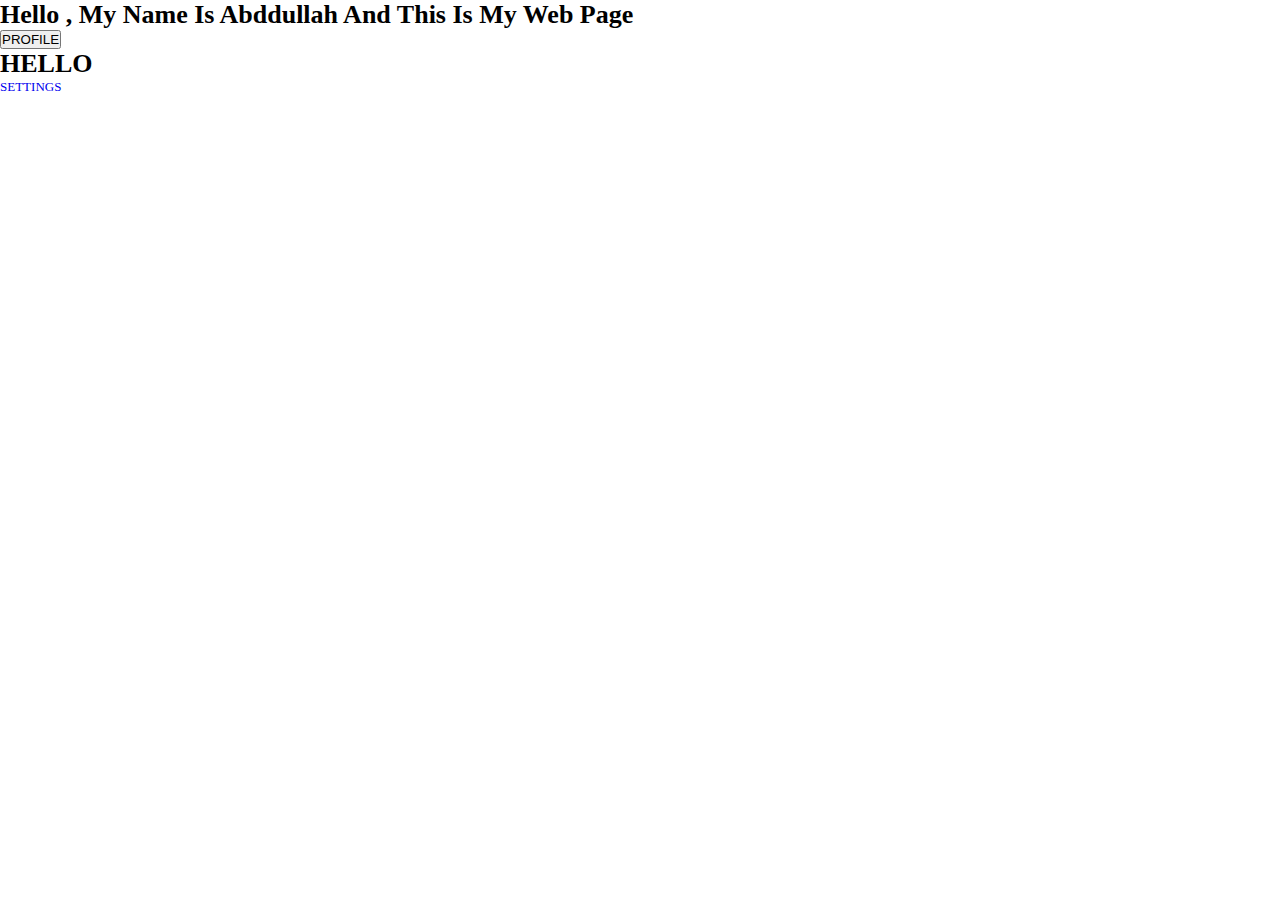
==== index.html @ 737863cf "Rename mypage.html to index.html" ====
<!DOCTYPE html>
<html lang="en">
<head>
 <meta charset="UTF-8">
 <meta http-equiv="X-UA-Compatible" content="IE=edge">
 <meta name="viewport" content="width=device-width, initial-scale=1.0">
 <title>S45IN</title>
 <link rel="stylesheet" href="
 mypage.css">
</head>
<body>

 <h1>Hello , My Name Is Abddullah And This Is My Web Page</h1>

 <button class="profile-button">PROFILE</button>
<DIV class="PROFILE-BUTTON">
 <h1>HELLO</h1>
 <A href="#" type="button" class="cta">SETTINGS</A>
</DIV>
</body>
</html>
---- mypage.css ----
*{
padding: 0px;
margin: 0px;
box-sizing: border-box;
}
html{font-size: small;
font-family:  Cambria, Cochin, Georgia, Times, 'Times New Roman', serif;}
a{text-decoration: none;}
.body{min-height: 100vh ; width: 100%; align-items: center; justify-content: center;}
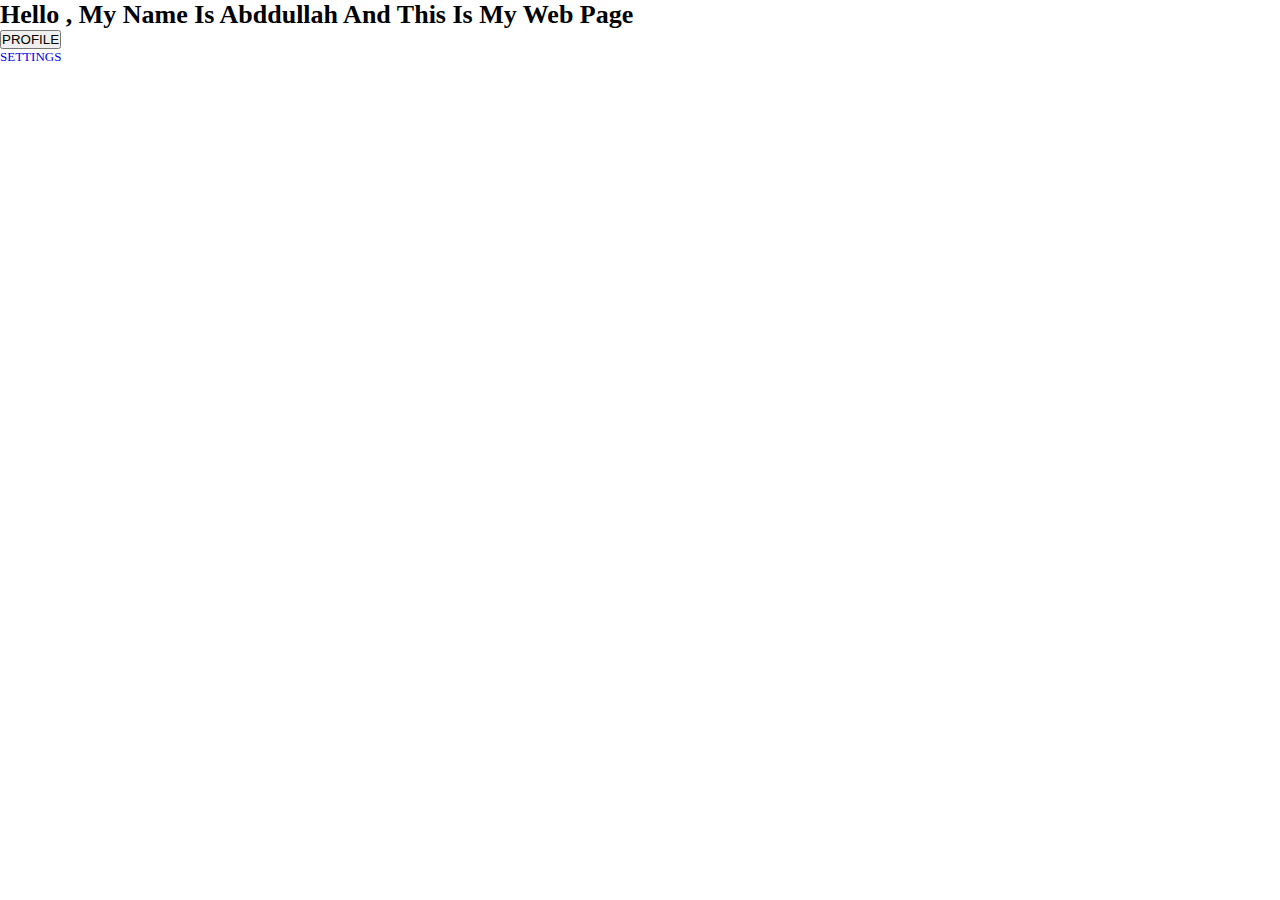
==== commit 8c167dec: "Update index.html" ====
--- a/index.html
+++ b/index.html
@@ -14,7 +14,7 @@
 
  <button class="profile-button">PROFILE</button>
 <DIV class="PROFILE-BUTTON">
- <h1>HELLO</h1>
+ 
  <A href="#" type="button" class="cta">SETTINGS</A>
 </DIV>
 </body>
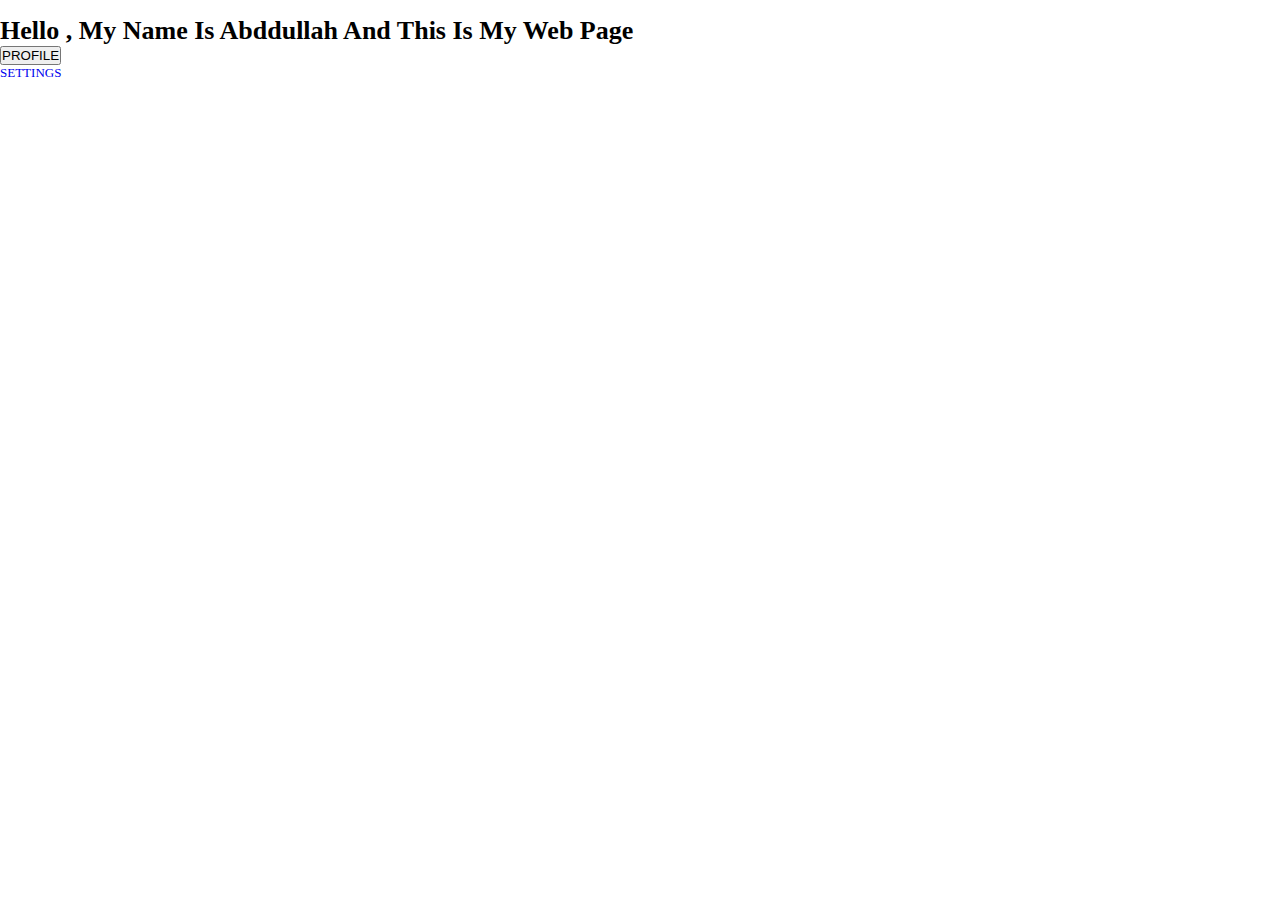
==== commit 0000ec17: "Update index.html" ====
--- a/index.html
+++ b/index.html
@@ -9,7 +9,7 @@
  mypage.css">
 </head>
 <body>
-
+<img src"wp9353773.webp" >
  <h1>Hello , My Name Is Abddullah And This Is My Web Page</h1>
 
  <button class="profile-button">PROFILE</button>
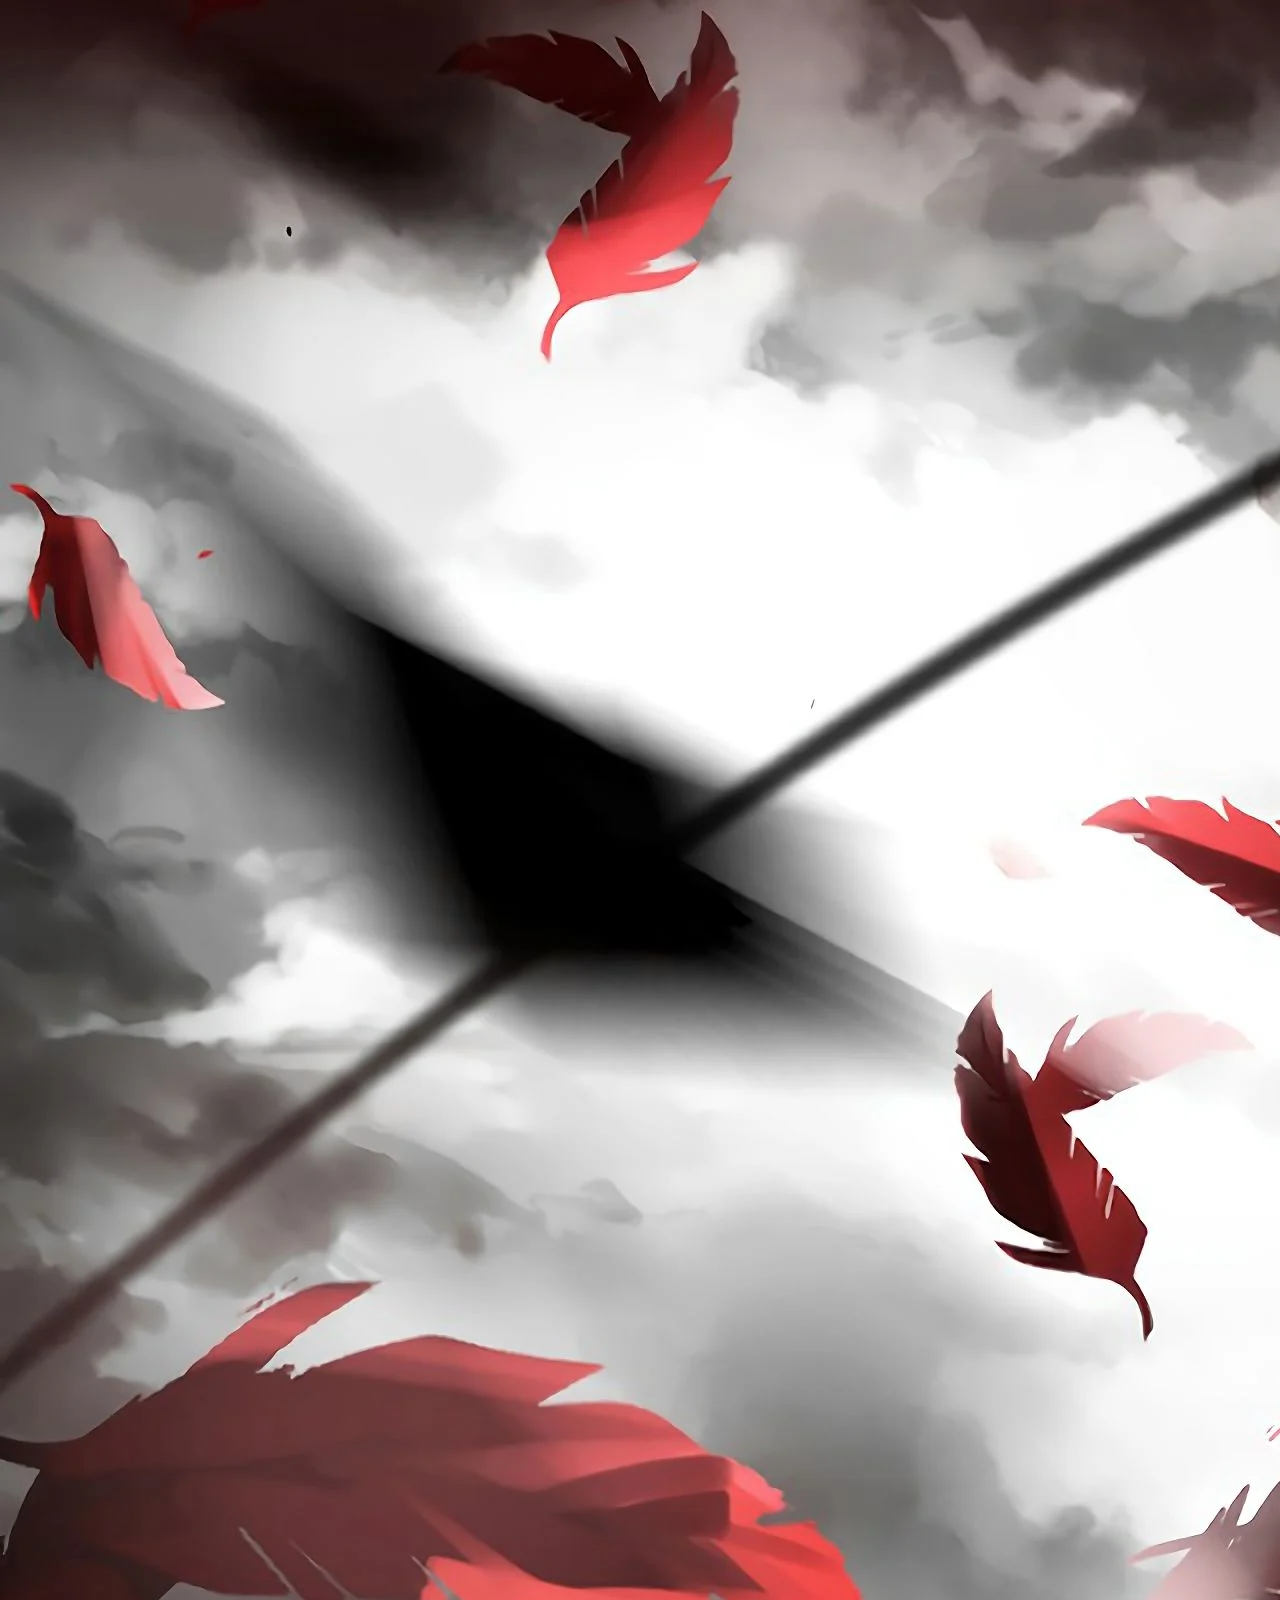
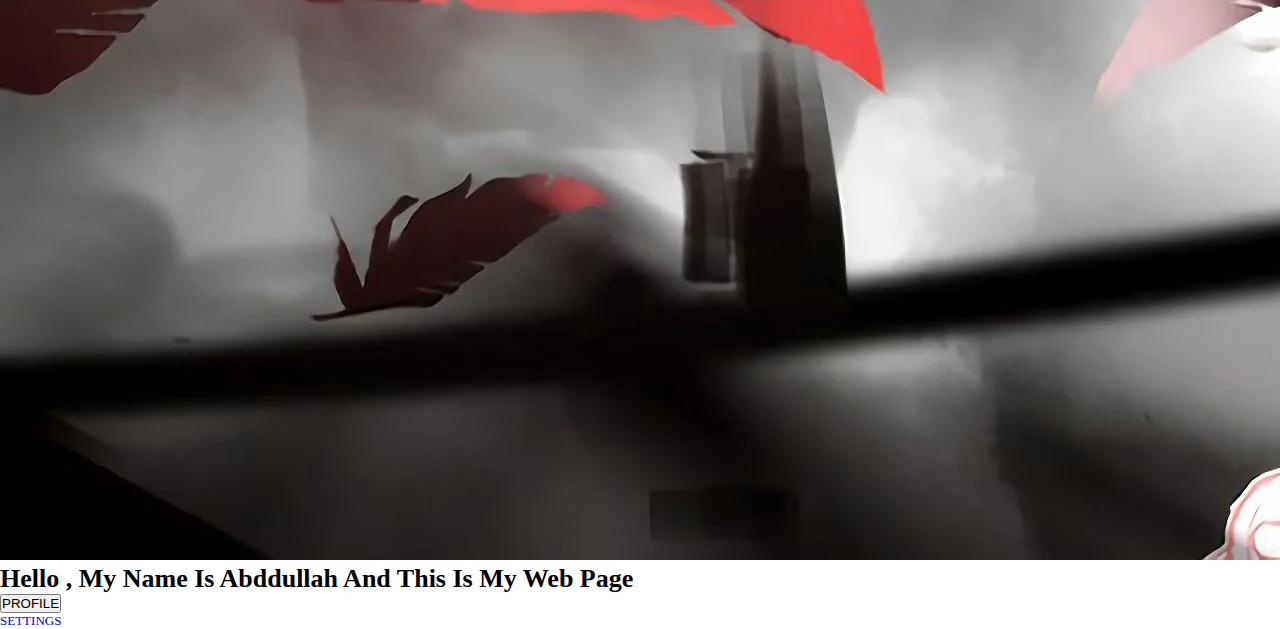
==== commit 4d888dc6: "Rename mypage.html to index.html" ====
--- a/index.html
+++ b/index.html
@@ -9,7 +9,7 @@
  mypage.css">
 </head>
 <body>
-<img src"wp9353773.webp" >
+<img src="wp9353773.webp" >
  <h1>Hello , My Name Is Abddullah And This Is My Web Page</h1>
 
  <button class="profile-button">PROFILE</button>
--- a/mypage.css
+++ b/mypage.css
@@ -6,4 +6,5 @@
 html{font-size: small;
 font-family:  Cambria, Cochin, Georgia, Times, 'Times New Roman', serif;}
 a{text-decoration: none;}
-.body{min-height: 100vh ; width: 100%; align-items: center; justify-content: center;}+.body{min-height: 100vh ; width: 100%; align-items: center; justify-content: center;}
+img{size: 20px;}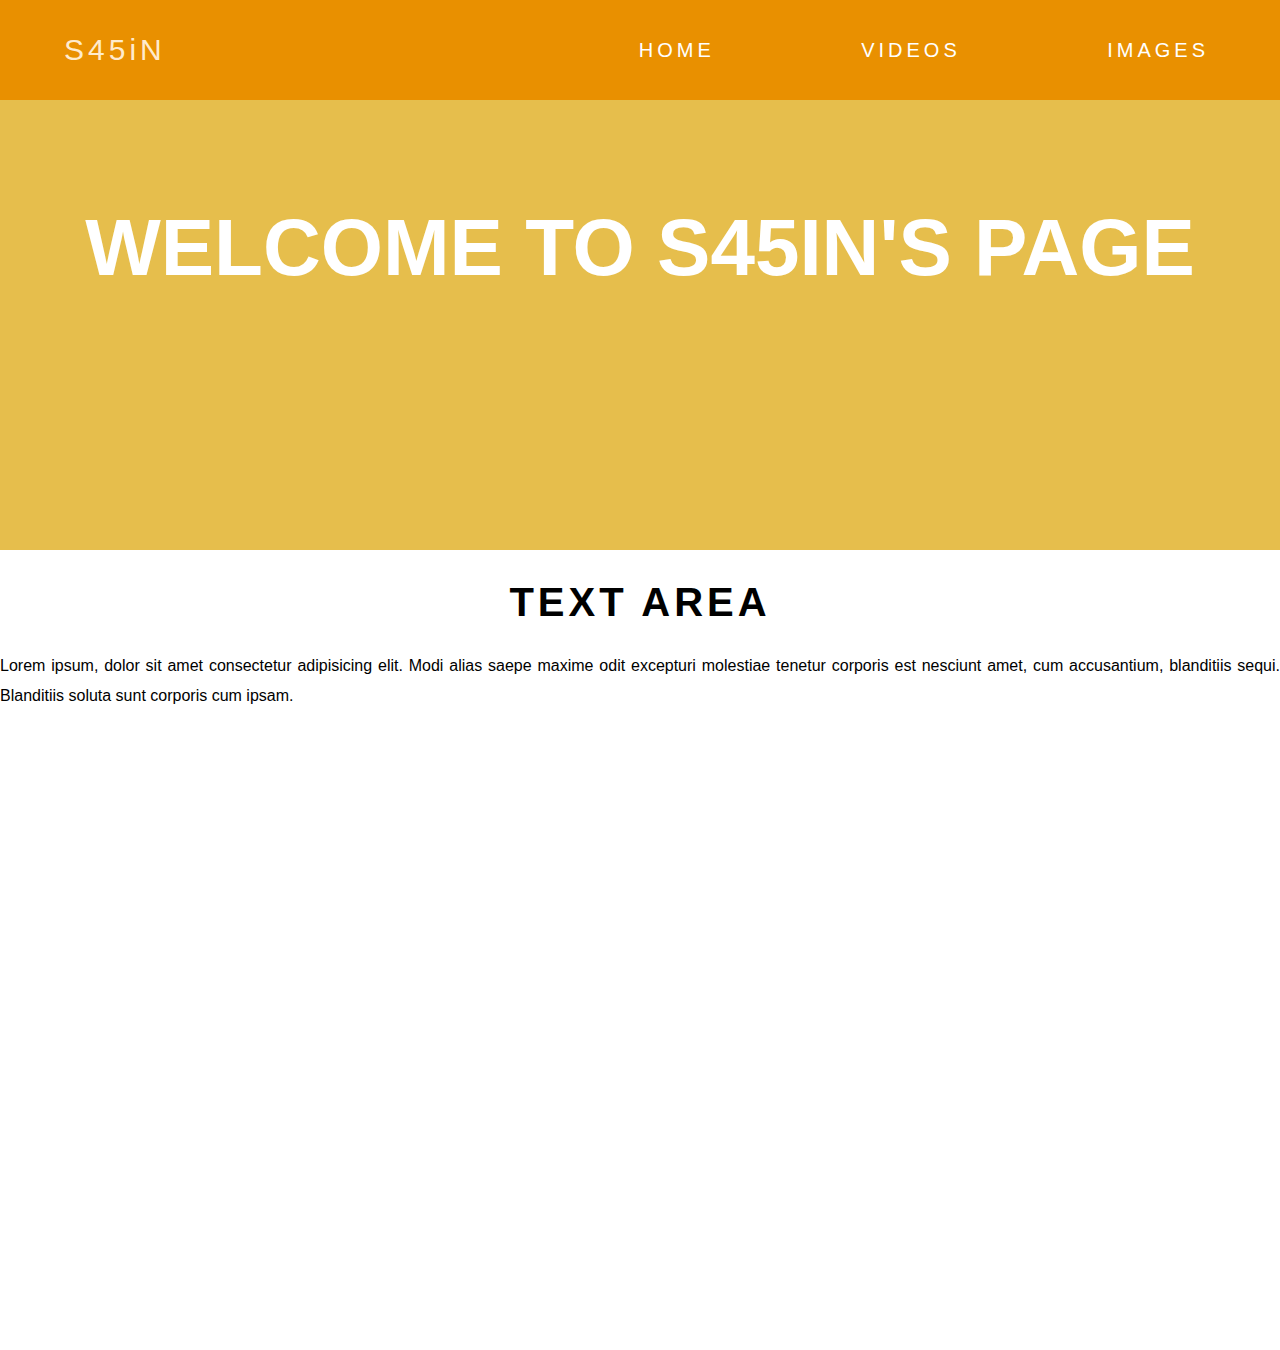
==== commit 42900ebe: "Add files via upload" ====
--- a/index.html
+++ b/index.html
@@ -1,21 +1,49 @@
-<!DOCTYPE html>
-<html lang="en">
+<!DOCTYPE html><html>
 <head>
- <meta charset="UTF-8">
- <meta http-equiv="X-UA-Compatible" content="IE=edge">
- <meta name="viewport" content="width=device-width, initial-scale=1.0">
- <title>S45IN</title>
- <link rel="stylesheet" href="
- mypage.css">
+ <meta name="viewport" content="with=device-width, initial-scale=1.0 ">
+ <title>S45IN TEST WEBSITE</title>
+ <link rel="stylesheet" href="style.css">
 </head>
 <body>
-<img src="wp9353773.webp" >
- <h1>Hello , My Name Is Abddullah And This Is My Web Page</h1>
+<div class="box-area">
+ <header>
+  <div class="wrapperr">
+   <div class="logo">
+    <a href="#">S45iN</a>
+   </div>
+  </div>
+  <nav>
+ <a href="#">HOME</a>
+ <a href="#">VIDEOS</a>
+ <a href="#">IMAGES</a>
 
- <button class="profile-button">PROFILE</button>
-<DIV class="PROFILE-BUTTON">
- 
- <A href="#" type="button" class="cta">SETTINGS</A>
-</DIV>
+
+  </nav>
+ </header>
+ <div class="banner">
+  <h2>WELCOME TO S45IN'S PAGE</h2>
+ </div>
+ <DIV class="CONTENT-AREA">
+  <div class="wrapper">
+   <h2>TEXT AREA</h2>
+   <P>Lorem ipsum, dolor sit amet consectetur adipisicing elit. Modi alias saepe maxime odit excepturi molestiae tenetur corporis est nesciunt amet, cum accusantium, blanditiis sequi. Blanditiis soluta sunt corporis cum ipsam.</P>
+  </div>
+ </DIV>
+</div>
+
+
+
 </body>
-</html>
+
+
+
+
+
+
+
+
+
+
+
+
+</html>--- a/style.css
+++ b/style.css
@@ -0,0 +1,72 @@
+*{
+margin: 0;
+padding: 0;
+}
+body{
+font-family: 'Segoe UI', Tahoma, Geneva, Verdana, sans-serif;
+text-align: center;
+}
+.wrapperr{width: 90%;
+margin: auto;}
+header{width: 100%;
+height: 100px;
+background-color: rgb(233, 144, 0);
+position: fixed;}
+.logo{width: 30%;
+float: left;
+text-align: left;
+line-height: 100px;}
+.logo a{
+text-decoration: none;
+font-size: 30px;
+font-family: Verdana, Geneva, Tahoma, sans-serif;
+color: blanchedalmond;
+letter-spacing: 4px;
+}
+nav{float: right;
+line-height: 100px;
+}
+nav a{text-decoration: none; font-family: Impact, Haettenschweiler, 'Arial Narrow Bold', sans-serif; 
+letter-spacing: 4px; font-size: 20px;
+color: white;
+padding: 70px 70px;
+margin: 0 1px;
+font-weight: 500%;}
+nav a:hover{background-color: white; 
+color:rgb(220, 6, 127) ;}
+.banner{
+ background-image: url(image/wp9353773.webp);
+ background-size: cover;
+ background-position: center;
+ top: 100px;
+ height: 100vh;
+ position: fixed;
+ width: 100%;
+}
+.banner::after{content: " " ;
+ position: absolute;
+ top: 0;
+ left: 0;
+ display: block;
+ width: 100%;
+ height: 100%;
+ background: rgb(220, 162, 0);
+ opacity: .7;
+ z-index: -1;
+}
+.banner h2{padding-top: 8%; font-size: 80px; color:white ;}
+.wrapper{width: 100%;
+height: 800px;
+position: relative;
+background: white;
+top: 550px;
+
+}
+.wrapper h2{font-size: 40px;
+margin: 0; padding-top: 30px;
+letter-spacing: 4px;}
+.wrapper p{ padding: 2% 0;
+
+ line-height: 30px ;
+ text-align: justify;
+}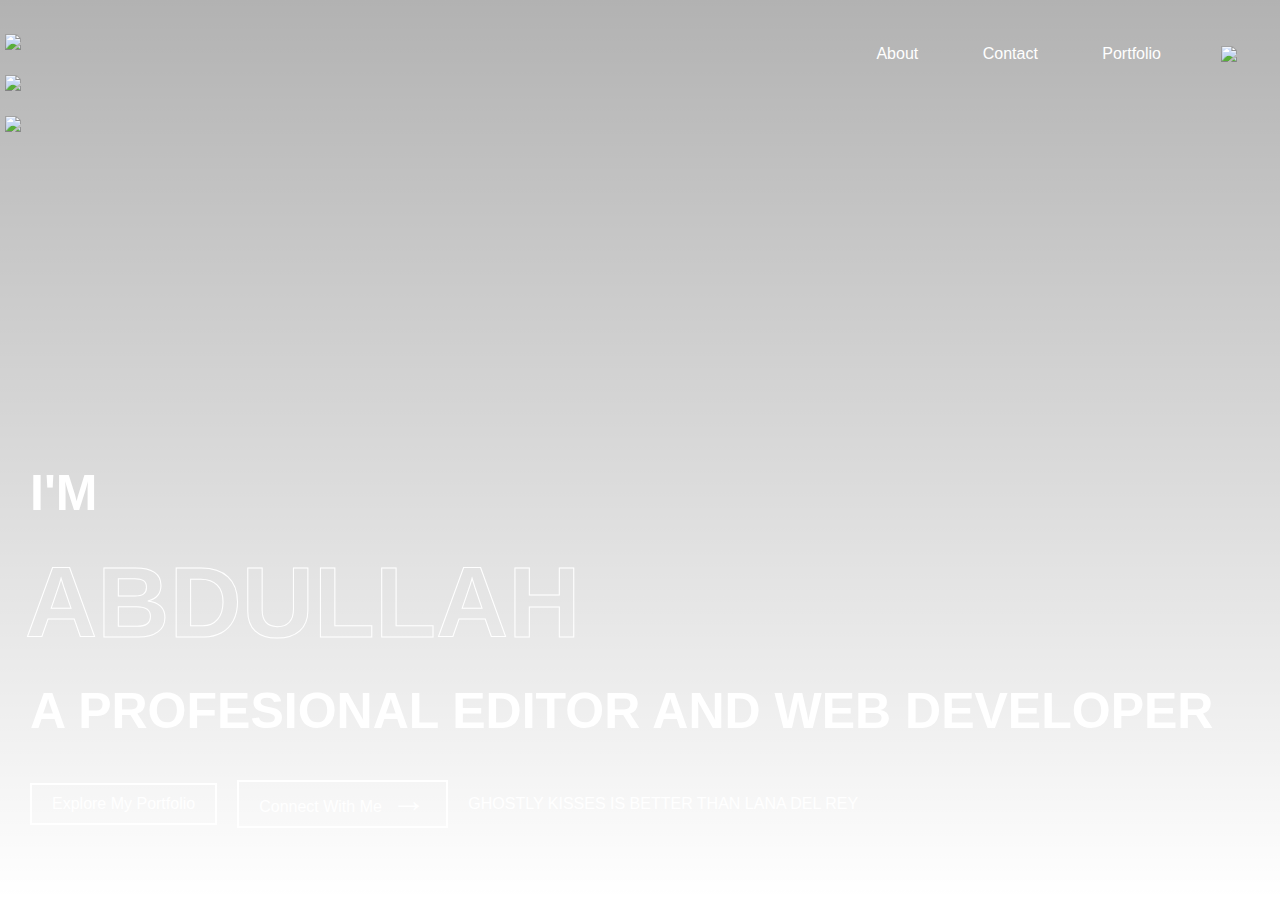
==== commit 372ce8b8: "Add files via upload" ====
--- a/index.html
+++ b/index.html
@@ -1,49 +1,40 @@
-<!DOCTYPE html><html>
+<!DOCTYPE html>
+<html lang="en">
 <head>
- <meta name="viewport" content="with=device-width, initial-scale=1.0 ">
- <title>S45IN TEST WEBSITE</title>
- <link rel="stylesheet" href="style.css">
+  <meta name="viewport" content="width=device-width, initial-scale=1.0">
+  <link rel="stylesheet" href="style.css">
+ <title>Document</title>
 </head>
 <body>
-<div class="box-area">
- <header>
-  <div class="wrapperr">
-   <div class="logo">
-    <a href="#">S45iN</a>
-   </div>
-  </div>
-  <nav>
- <a href="#">HOME</a>
- <a href="#">VIDEOS</a>
- <a href="#">IMAGES</a>
-
-
-  </nav>
- </header>
- <div class="banner">
-  <h2>WELCOME TO S45IN'S PAGE</h2>
+ <div class="container">
+<nav>
+  
+  <ul>
+    <li><a href="">About</a></li>
+    <li><a href="">Contact</a></li>
+    <li><a href="">Portfolio</a></li>
+  </ul>
+  <img src="img/cart.png" class="cart-icon">
+</nav>
+<div class="text-box">
+  <p>I'M</p>
+  <h1>ABDULLAH</h1>
+  <h3>A PROFESIONAL EDITOR AND WEB DEVELOPER</h3>
+  <div class="row"><a href="">Explore My Portfolio</a>
+    <a href="">Connect With Me <span>&#x2192;</span></a>
+    <span>GHOSTLY KISSES IS BETTER THAN LANA DEL REY</span></div>
+  
+</div>
+<div class="social-icon">
+  <a href="https://www.instagram.com/s45in/"><img src="img/instagram.png"></a>
+  <a href="https://youtu.be/lNrpuo8eS-4"><img src="img/telegram.png"></a>
+  <a href="https://youtu.be/jKSCrxh6OYY"><img src="img/dribble.png"></a>
+</div>
  </div>
- <DIV class="CONTENT-AREA">
-  <div class="wrapper">
-   <h2>TEXT AREA</h2>
-   <P>Lorem ipsum, dolor sit amet consectetur adipisicing elit. Modi alias saepe maxime odit excepturi molestiae tenetur corporis est nesciunt amet, cum accusantium, blanditiis sequi. Blanditiis soluta sunt corporis cum ipsam.</P>
-  </div>
- </DIV>
-</div>
-
-
-
-</body>
 
 
 
 
-
-
-
-
-
-
-
-
+ 
+</body>
 </html>--- a/style.css
+++ b/style.css
@@ -1,72 +1,113 @@
 *{
-margin: 0;
-padding: 0;
+ margin: 0;
+ padding: 0;
+ font-optical-sizing: auto;
+ font-family:'Segoe UI', Tahoma, Geneva, Verdana, sans-serif
+ 
 }
-body{
-font-family: 'Segoe UI', Tahoma, Geneva, Verdana, sans-serif;
-text-align: center;
+.container{
+width: 100%;
+height: 100vh;
+background-image: linear-gradient(rgba(0,0,0,0.3),transparent),url(img/akaza_the_upper_moon_wallpaper_by_muztnafi_dej5vzj-fullview.jpg) ;
+background-position: center;
+background-size: cover;
+padding: 5 8%;
+position: relative;
 }
-.wrapperr{width: 90%;
-margin: auto;}
-header{width: 100%;
-height: 100px;
-background-color: rgb(233, 144, 0);
-position: fixed;}
-.logo{width: 30%;
-float: left;
-text-align: left;
-line-height: 100px;}
-.logo a{
-text-decoration: none;
-font-size: 30px;
-font-family: Verdana, Geneva, Tahoma, sans-serif;
-color: blanchedalmond;
-letter-spacing: 4px;
-}
-nav{float: right;
-line-height: 100px;
-}
-nav a{text-decoration: none; font-family: Impact, Haettenschweiler, 'Arial Narrow Bold', sans-serif; 
-letter-spacing: 4px; font-size: 20px;
-color: white;
-padding: 70px 70px;
-margin: 0 1px;
-font-weight: 500%;}
-nav a:hover{background-color: white; 
-color:rgb(220, 6, 127) ;}
-.banner{
- background-image: url(image/wp9353773.webp);
- background-size: cover;
- background-position: center;
- top: 100px;
- height: 100vh;
- position: fixed;
- width: 100%;
-}
-.banner::after{content: " " ;
+nav
+{display: flex;
+width: 100%;
+align-items: center;
+flex-wrap: wrap;
+padding: 5px 0;}
+.logo
+{width: 120px;
+ cursor: pointer;}
+ .cart-icon{
+cursor: pointer;
+margin-right: 29px;
+width: 30px;}
+nav ul{
+flex: 1;
+text-align: right;
+padding: 30px;}
+nav ul li{
+ display: inline-block;
+ list-style: none;
+ margin: 10px 30px;}
+ nav ul li a {
+  color: #fff;
+  position: relative;
+  text-decoration: none;
+ 
+ }
+nav ul li a::after{
+ content:'';
+ width: 0%;
+ height: 3px;
  position: absolute;
- top: 0;
- left: 0;
- display: block;
- width: 100%;
- height: 100%;
- background: rgb(220, 162, 0);
- opacity: .7;
- z-index: -1;
-}
-.banner h2{padding-top: 8%; font-size: 80px; color:white ;}
-.wrapper{width: 100%;
-height: 800px;
-position: relative;
-background: white;
-top: 550px;
+ bottom: -5%;
+ left: 50%;
+ transform: translateX(-50%);
+ background: white;
+ transition: width 0.3s;
 
 }
-.wrapper h2{font-size: 40px;
-margin: 0; padding-top: 30px;
-letter-spacing: 4px;}
-.wrapper p{ padding: 2% 0;
+nav ul li a:hover::after{
+ width: 50%;}
+ .text-box{
+  color: #fff;
+  position: absolute;
+  bottom: 8%;
+  margin-left: 30px}
+ .text-box p {
+  font-size: 50px;
+  font-weight: 600;}
+ .text-box h1 {
+  font-size: 100px;
+  line-height: 160px;
+  margin-left: -5px;
+ color: transparent;
+ -webkit-text-stroke: 1px white ;
+ background: url(img/back.png);
+ -webkit-background-clip: text;
+ background-position: 0 0 ;
+ animation: back 20s linear infinite;
+ }
+ @keyframes back{ 100%{background-position: 2000px 0 ;}}
+ .text-box h3{
+  font-size: 50px;
+  font-weight: 600;}
+  .text-box row{
+   display: flex;
+   align-items: center;
+   flex-wrap: wrap;
+   margin-top: 50px;
+  }
+  .text-box a{
+   color: #fff;
+   text-decoration: none;
+   padding: 10px 20px;
+   margin-right: 20px;
+   border: 2px solid #fff;}
+   
+   .row{
+    margin-top: 40px;
+    display: flex;
+   align-items: center;
+   }
+   .text-box a span{
+font-size: 35px;
+line-height: 15px;
+margin-left: 5px;
 
- line-height: 30px ;
- text-align: justify;
-}+   }
+   .social-icon{
+    position: absolute;
+    top: 1%;
+   }
+   .social-icon img{
+    width: 50px;
+    display: block;
+    margin: 25px 5px;
+   }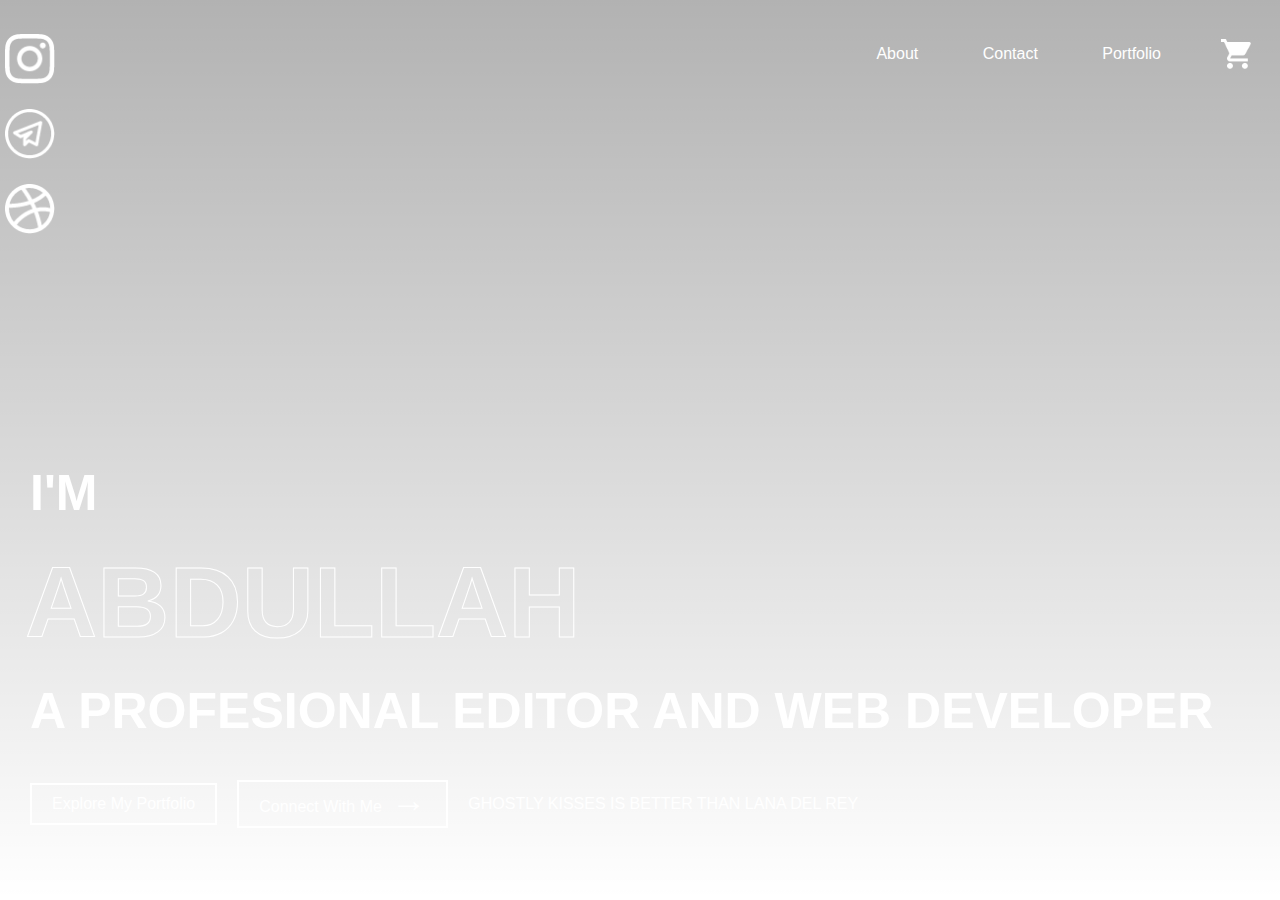
==== commit 959cb947: "Add files via upload" ====
--- a/index.html
+++ b/index.html
@@ -14,7 +14,7 @@
     <li><a href="">Contact</a></li>
     <li><a href="">Portfolio</a></li>
   </ul>
-  <img src="img/cart.png" class="cart-icon">
+  <img src="cart.png" class="cart-icon">
 </nav>
 <div class="text-box">
   <p>I'M</p>
@@ -26,9 +26,9 @@
   
 </div>
 <div class="social-icon">
-  <a href="https://www.instagram.com/s45in/"><img src="img/instagram.png"></a>
-  <a href="https://youtu.be/lNrpuo8eS-4"><img src="img/telegram.png"></a>
-  <a href="https://youtu.be/jKSCrxh6OYY"><img src="img/dribble.png"></a>
+  <a href="https://www.instagram.com/s45in/"><img src="instagram.png"></a>
+  <a href="https://youtu.be/lNrpuo8eS-4"><img src="telegram.png"></a>
+  <a href="https://youtu.be/jKSCrxh6OYY"><img src="dribble.png"></a>
 </div>
  </div>
 
